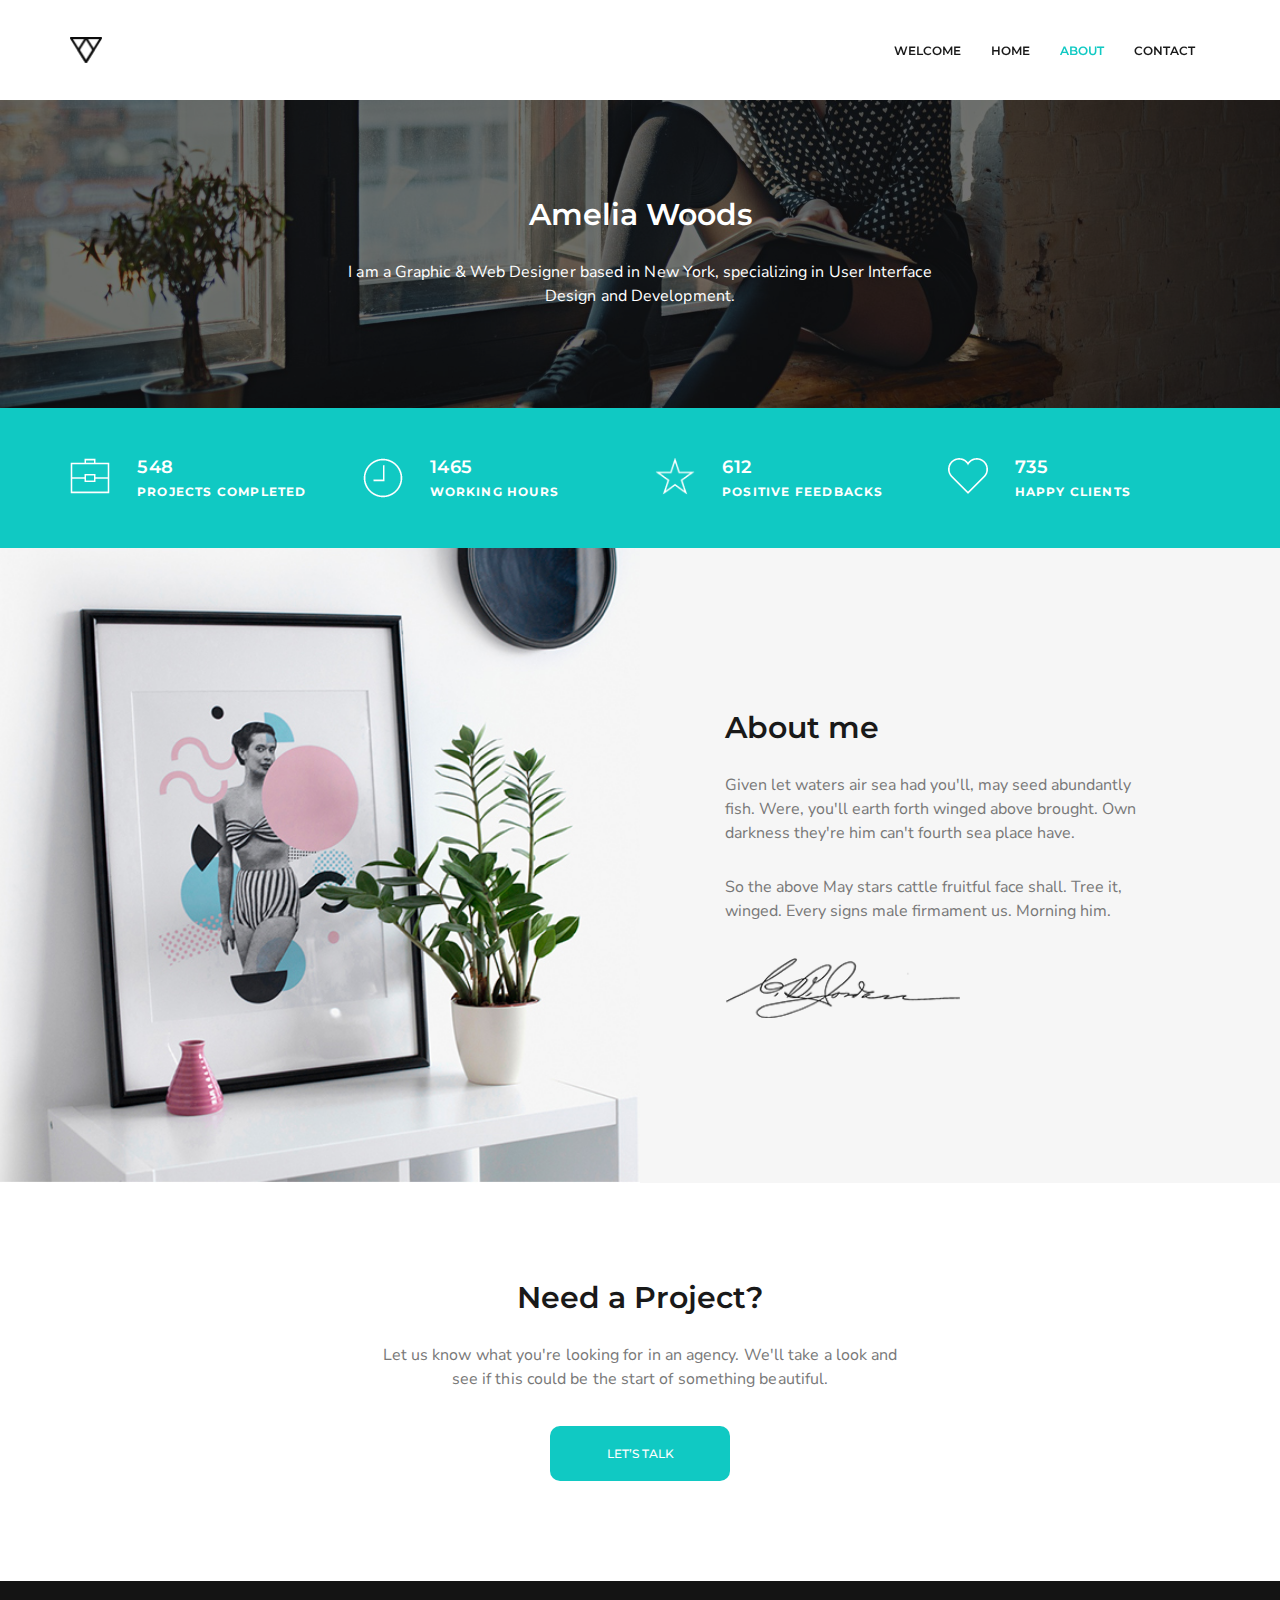
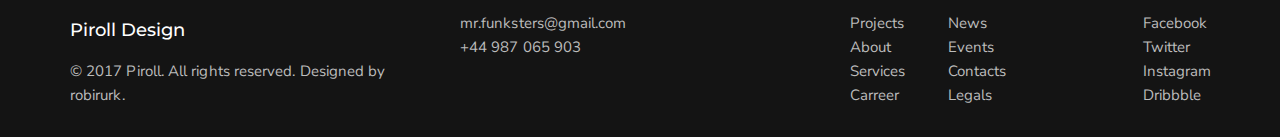
==== about.html @ 9dde37b7 "About page - done" ====
<!DOCTYPE html>
<html lang="en">
<head>
    <meta charset="UTF-8">
    <meta name="viewport" content="width=device-width, initial-scale=1.0">
    <title>Piroll. About</title>
    <link rel="shortcut icon" href="images/favicon.ico">
    <link rel="stylesheet" href="styles/reset.css">
    <link rel="stylesheet" href="styles/grid.css">
    <link rel="stylesheet" href="styles/style.css">
    <link href="https://fonts.googleapis.com/css2?family=Montserrat:wght@300;400;500;600;700&family=Nunito+Sans:wght@300;400;600;700&display=swap" rel="stylesheet">
</head>
<body>
    <header class="header header-white">
        <div class="container">
            <div class="row header-row">
                <div class="col logo">
                    <a href="index.html">
                        <img src="images/logo.png" alt="logo">
                    </a>
                </div>
                <div class="col header-tittle">Home</div>
                <div class="col menu">
                    <div class="header-burger">
                        <span></span>
                    </div>
                    <nav>
                        <ul class="nav-menu">
                            <li><a href="index.html">Welcome</a></li>
                            <li><a href="home.html">Home</a></li>
                            <li><a href="about.html" class="active">About</a></li>
                            <li><a href="contact.html">Contact</a></li>
                        </ul>
                    </nav>
                </div>
            </div>
        </div>
    </header>
    <main class="main header-padding">
        <section class="about-us-section about-page">
            <div class="about-overlay"></div>
            <div class="container">
                <div class="row centered">
                    <div class="col about-us-content">
                        <h2>Amelia Woods</h2>
                        <div class="about-us-text">
                            <p>I am a Graphic & Web Designer based in New York, specializing in User Interface Design and Development.</p>
                        </div>
                    </div>
                </div>
            </div>
        </section>
        <section class="deg-section">
            <div class="container">
                <div class="row deg-section-row">
                    <div class="col-sm-12 col-md-6 col-lg-3 deg-section-content">
                        <div class="icon">
                            <img src="images/portfolio.png" alt="portfolio">
                        </div>
                        <div class="deg-text">
                            <h2>548</h2>
                            <h3>Projects completed</h3>
                        </div>
                    </div>
                    <div class="col-sm-12 col-md-6 col-lg-3 deg-section-content">
                        <div class="icon">
                            <img src="images/clock.png" alt="clock">
                        </div>
                        <div class="deg-text">
                            <h2>1465</h2>
                            <h3>Working hours</h3>
                        </div>
                    </div>
                    <div class="col-sm-12 col-md-6 col-lg-3 deg-section-content">
                        <div class="icon">
                            <img src="images/star.png" alt="star">
                        </div>
                        <div class="deg-text">
                            <h2>612</h2>
                            <h3>Positive feedbacks</h3>
                        </div>
                    </div>
                    <div class="col-sm-12 col-md-6 col-lg-3 deg-section-content">
                        <div class="icon">
                            <img src="images/like.png" alt="portfolio">
                        </div>
                        <div class="deg-text">
                            <h2>735</h2>
                            <h3>Happy clients</h3>
                        </div>
                    </div>
                </div>
            </div>
        </section>
        <section class="professional-skill light-grey">
            <div class="professional-skill-background about-page-left">
                <img src="images/about_page_section.jpg" alt="">
            </div>
            <div class="container">
                <div class="row about-page-row">
                    <div class="col-sm-12 col-md-6 col-lg-6 professional-skill-content about-page-content">
                        <h2>About me</h2>
                        <p>Given let waters air sea had you'll, may seed abundantly fish. Were, you'll earth forth winged above brought. Own darkness they're him can't fourth sea place have.</p>
                        <p>So the above May stars cattle fruitful face shall. Tree it, winged. Every signs male firmament us. Morning him.</p>
                        <div class="signature">
                            <img src="images/signature.png" alt="signature">
                        </div>
                    </div>
                </div>
            </div>
        </section>
        <section class="contact-section white">
            <div class="container">
                <div class="row centered">
                    <div class="col contact-content about-contact">
                        <h2>Need a Project?</h2>
                        <p>Let us know what you're looking for in an agency. We'll take a look and see if this could be the start of something beautiful.</p>
                        <div class="button">let’s talk</div>
                    </div>
                </div>
            </div>
        </section>
    </main>
    <footer class="footer">
        <div class="container">
            <div class="row footer-row">
                <div class="col-sm-12 col-md-3 col-lg-4 copyright">
                    <h4>Piroll Design</h4>
                    <p>© 2017 Piroll. All rights reserved. Designed by robirurk.</p>
                </div>
                <div class="col-sm-12 col-md-3 col-lg-4 contacts">
                    <p>mr.funksters@gmail.com</p>
                    <p>+44 987 065 903</p>
                </div>
                <div class="col-sm-3 col-md-2 col-lg-1 anchors">
                    <ul>
                        <li><a href="">Projects</a></li>
                        <li><a href="">About</a></li>
                        <li><a href="">Services</a></li>
                        <li><a href="">Carreer</a></li>
                    </ul>
                </div>
                <div class="col-sm-5 col-md-2 col-lg-2 anchors">
                    <ul>
                        <li><a href="">News</a></li>
                        <li><a href="">Events</a></li>
                        <li><a href="">Contacts</a></li>
                        <li><a href="">Legals</a></li>
                    </ul>
                </div>
                <div class="col-sm-3 col-md-1 col-lg-1 anchors">
                    <ul>
                        <li><a href="">Facebook</a></li>
                        <li><a href="">Twitter</a></li>
                        <li><a href="">Instagram</a></li>
                        <li><a href="">Dribbble</a></li>
                    </ul>
                </div>
            </div>
        </div>
    </footer>
</body>
</html>
---- styles/grid.css ----
.container {
    width: 100%;
    padding: 0 15px;
    margin: 0 auto;
}

.row {
    display: flex;
    flex-wrap: wrap;
    margin-left: -15px;
    margin-right: -15px;
}

.header-row {
    align-items: center;
    justify-content: space-between;
}

.col, .col-sm-1, .col-sm-2, .col-sm-3, .col-sm-4, .col-sm-5, .col-sm-6, .col-sm-7, .col-sm-8, .col-sm-9, .col-sm-10, .col-sm-11, .col-sm-12,
.col-md-1, .col-md-2, .col-md-3, .col-md-4, .col-md-5, .col-md-6, .col-md-7, .col-md-8, .col-md-9, .col-md-10, .col-md-11, .col-md-12,
.col-lg-1, .col-lg-2, .col-lg-3, .col-lg-4, .col-lg-5, .col-lg-6, .col-lg-7, .col-lg-8, .col-lg-9, .col-lg-10, .col-lg-11, .col-lg-12 {
    padding: 0 15px;
}


/* Adaptive Grid */
/* Mobile */
@media(max-width: 767px) {
    .col-sm-1 {
        flex: 0 0 8.333333%;
        max-width: 8.333333%;
    }
    .col-sm-2 {
        flex: 0 0 16.666667%;
        max-width: 16.666667%;
    }
    .col-sm-3 {
        flex: 0 0 25%;
        max-width: 25%;
    }
    .col-sm-4 {
        flex: 0 0 33.333333%;
        max-width: 33.333333%;
    }
    .col-sm-5 {
        flex: 0 0 41.666667%;
        max-width: 41.666667%;
    }
    .col-sm-6 {
        -ms-flex: 0 0 50%;
        flex: 0 0 50%;
        max-width: 50%;
    }
    .col-sm-7 {
        flex: 0 0 58.333333%;
        max-width: 58.333333%;
    }
    .col-sm-8 {
        flex: 0 0 66.666667%;
        max-width: 66.666667%;
    }
    .col-sm-9 {
        flex: 0 0 75%;
        max-width: 75%;
    }
    .col-sm-10 {
        flex: 0 0 83.333333%;
        max-width: 83.333333%;
    }
    .col-sm-11 {
        flex: 0 0 91.666667%;
        max-width: 91.666667%;
    }
    .col-sm-12 {
        flex: 0 0 100%;
        max-width: 100%;
    }
}
/* Tablet */
@media(min-width: 768px) {
    .container {
        max-width: 720px;
    }
    .col-md-1 {
        -ms-flex: 0 0 8.333333%;
        flex: 0 0 8.333333%;
        max-width: 8.333333%;
    }
    .col-md-2 {
        flex: 0 0 16.666667%;
        max-width: 16.666667%;
    }
    .col-md-3 {
        flex: 0 0 25%;
        max-width: 25%;
    }
    .col-md-4 {
        flex: 0 0 33.333333%;
        max-width: 33.333333%;
    }
    .col-md-5 {
        flex: 0 0 41.666667%;
        max-width: 41.666667%;
    }
    .col-md-6 {
        flex: 0 0 50%;
        max-width: 50%;
    }
    .col-md-7 {
        flex: 0 0 58.333333%;
        max-width: 58.333333%;
    }
    .col-md-8 {
        flex: 0 0 66.666667%;
        max-width: 66.666667%;
    }
    .col-md-9 {
        flex: 0 0 75%;
        max-width: 75%;
    }
    .col-md-10 {
        flex: 0 0 83.333333%;
        max-width: 83.333333%;
    }
    .col-md-11 {
        flex: 0 0 91.666667%;
        max-width: 91.666667%;
    }
    .col-md-12 {
        -ms-flex: 0 0 100%;
        flex: 0 0 100%;
        max-width: 100%;
    }
}
/* Laptop */
@media(min-width: 992px) {
    .container {
        max-width: 960px;
    }
    .col-lg-1 {
        flex: 0 0 8.333333%;
        max-width: 8.333333%;
    }
    .col-lg-2 {
        flex: 0 0 16.666667%;
        max-width: 16.666667%;
    }
    .col-lg-3 {
        flex: 0 0 25%;
        max-width: 25%;
    }
    .col-lg-4 {
        flex: 0 0 33.333333%;
        max-width: 33.333333%;
    }
    .col-lg-5 {
        flex: 0 0 41.666667%;
        max-width: 41.666667%;
    }
    .col-lg-6 {
        flex: 0 0 50%;
        max-width: 50%;
    }
    .col-lg-7 {
        flex: 0 0 58.333333%;
        max-width: 58.333333%;
    }
    .col-lg-8 {
        flex: 0 0 66.666667%;
        max-width: 66.666667%;
    }
    .col-lg-9 {
        flex: 0 0 75%;
        max-width: 75%;
    }
    .col-lg-10 {
        flex: 0 0 83.333333%;
        max-width: 83.333333%;
    }
    .col-lg-11 {
        flex: 0 0 91.666667%;
        max-width: 91.666667%;
    }
    .col-lg-12 {
        flex: 0 0 100%;
        max-width: 100%;
    }
}
/* Desktop */
@media(min-width: 1200px) {
    .container {
        max-width: 1170px;
    }
}
---- styles/style.css ----
* {
    box-sizing: border-box;
}

body {
    font-family: 'Montserrat', sans-serif;
    --transition-time: all .3s ease;
    min-width: 150px;
    color: #191919;
}
p {
    font-family: 'Nunito Sans', sans-serif;
    font-weight: 400;
    color: #787878;
    margin-top: 30px;
}
h1 {
    color: #1d1d1d;
    font-weight: 600;
    font-size: 36px;
}
h2 {
    font-weight: 600;
    color: #191919;
    font-size: 30px;
}
h3 {
    font-weight: 700;
    font-size: 12px;
    color: #000000;
    letter-spacing: 1.2px;
    text-transform: uppercase;
}

.centered {
    justify-content: center;
}

.header {
    display: flex;
    align-items: center;
    position: fixed;
    width: 100vw;
    top: 0;
    z-index: 100;
    transition: var(--transition-time);
}
.logo {
    width: 62px;
}
.logo img{
    width: 100%;
    object-fit: cover;
    display: block;
}
.header-tittle {
    display: none;
    transition: var(--transition-time);
}
.menu {
    position: relative;
}
.nav-menu a {
    text-decoration: none;
    color: #191919;
    text-transform: uppercase;
    font-weight: 600;
    font-size: 12px;
    transition: var(--transition-time);
}
.nav-menu > li:hover a {
    color: #10c9c3;
    transition: var(--transition-time);
}

.home-section {
    height: 100vh;
    position: relative;
}
.home-section > img {
    height: 100%;
    width: 100%;
    object-fit: cover;
}
.home-section > .container {
    position: absolute;
    top: 0;
    left: 50%;
    transform: translateX(-50%);
    height: inherit;
}

/* Homescreen Section */
.homescreen-container {
    display: flex;
    align-items: center;
}
.homescreen-row {
    justify-content: flex-end;
}
.homescreen-content p {
    margin-top: 30px;
    background-color: rgba(255, 255, 255, .3);
    padding: 10px;
    border-radius: 10px;
    font-size: 18px;
}
.button {
    width: 180px;
    height: 55px;
    display: flex;
    justify-content: center;
    align-items: center;
    padding: 5px;
    background-color: #10c9c3;
    text-transform: uppercase;
    font-weight: 500;
    font-size: 12px;
    color: white;
    margin-top: 35px;
    cursor: pointer;
    user-select: none;
    border-radius: 10px;
    transition: var(--transition-time);
}
.button:hover {
    transform: scale(1.03);
}

.home-arrow {
    position: absolute;
    width: 40px;
    height: 30px;
    bottom: 20px;
    left: 50%;
    transform: scale(.6) translateX(-50%);
    animation: home-arrow 1s ease-in-out infinite alternate-reverse;
    cursor: pointer;
}
@keyframes home-arrow {
    from { 
        bottom: 30px; 
    }
    to { 
        bottom: 20px;
    }
    }

.home-arrow::before,
.home-arrow::after {
    content: '';
    display: block;
    width: 3px;
    height: 100%;
    background-color: #191919;
    position: absolute;
    transform-origin: top;
    animation: home-arrow-color 1s ease-in-out infinite alternate-reverse;
}
@keyframes home-arrow-color {
    from {
        background-color: #949494;
    }
    to {
        background-color: #191919;
    }
}
.home-arrow::before {
    left: 0;
    transform: rotate(-40deg);
}
.home-arrow::after {
    right: 0;
    transform: rotate(40deg);
}

/* About Us */
.about-us-section {
    padding-top: 50px;
    padding-bottom: 50px;
}
.about-us-content {
    text-align: center;
}
.about-us-text p {
    font-size: 16px;
    line-height: 24px;
    letter-spacing: 0.08px;
    font-weight: 400;
}
.signature {
    height: 60px;
    margin-top: 35px;
}
.signature img {
    height: 100%;
    object-fit: cover;
}

/* Professional Skill */
.professional-skill {
    background-color: #f8f9f9;
    position: relative;
}
.professional-skill-content {
    padding-top: 50px;
    padding-bottom: 50px;
}
.progress-tittle {
    display: flex;
    padding-top: 40px;
    padding-bottom: 20px;
}
.progress-tittle h3:last-child {
    margin-left: 10px;
}
.progress-bar {
    width: 100%;
    position: relative;
}
.background-bar {
    width: 100%;
    height: 3px;
    background-color: #d8d8d8;
}
.top-bar {
    height: 3px;
    background-color: #10c9c3;
    position: absolute;
    top: 0;
}

.professional-skill-background {
    width: 50%;
    height: 100%;
    position: absolute;
    right: 0;
}
.professional-skill-background img {
    height: 100%;
    width: 100%;
    object-fit: cover;
}

/* Deg Section */
.deg-section {
    background-color: #10c9c3;
}
.icon {
    width: 40px;
    height: 40px;
    margin-right: 27px;
}
.icon img {
    width: 100%;
    object-fit: cover;
}
.deg-section-content {
    display: flex;
}
.deg-text h2 {
    font-size: 18px;
    text-transform: uppercase;
    letter-spacing: 0.54px;
    color: white;
}
.deg-text h3 {
    color: white;
    margin-top: 10px;
    font-size: 12px;
}
/* Work-Cards */
.work-section-row {
    margin: 0 !important;
}
.work-card {
    position: relative;
    padding: 0 !important;
}
.work-card:hover .card-overlay{
    visibility: visible;
    opacity: .85;
}
.work-card img{
    width: 100%;
    height: 100%;
    display: block;
    object-fit: cover;
}
.card-overlay {
    display: flex;
    justify-content: center;
    align-items: center;
    width: 100%;
    height: 100%;
    position: absolute;
    top: 0;
    left: 0;
    background-color: #141414;
    visibility: hidden;
    opacity: 0;
    z-index: 1;
    transition: var(--transition-time);
}
.card-icon {
    width: 48px;
    height: 48px;
    cursor: pointer;
    transition: var(--transition-time);
}
.card-icon:hover {
    transform: scale(1.1);
}
.card-icon img {
    width: 100%;
    object-fit: scale-down;
}
.load-more-button {
    text-align: center;
    line-height: 100px;
    background-color: #f5f5f5;
    width: 100%;
    height: 100px;
    display: block;
    color: #8e8e8e;
    font-size: 12px;
    text-transform: uppercase;
    letter-spacing: 1.2px;
    user-select: none;
    cursor: pointer;
    transition: var(--transition-time);
}
.load-more-button:hover {
    background-color: #8e8e8e;
    color: #f5f5f5;
}
.player-overlay {
    position: absolute;
    width: 100%;
    height: 100%;
    top: 0;
    left: 0;
    visibility: visible;
    opacity: 1;
    transition: var(--transition-time);
}
.player-overlay > img {
    width: 100%;
    height: 100%;
    object-fit: cover;
}
.play-button {
    width: 85px;
    position: absolute;
    top: 50%;
    left: 50%;
    cursor: pointer;
    transform: translate(-50%, -50%);
    transition: var(--transition-time);
}
.play-button > img {
    width: 100%;
    object-fit: cover;
}
.hide {
    visibility: hidden;
    opacity: 0;
}
/* Work Process */
.work-process-section {
    padding-top: 50px;
    padding-bottom: 50px;
}
.work-process-content {
    text-align: center;
}
.player-container {
    position: relative;
    width: 100%;
    height: 0;
    padding-bottom: 56.25%;
    margin-top: 55px;
}
.player-container iframe {
    position: absolute;
    top: 0;
    left: 0;
    width: 100%;
    height: 100%;
}

/* Features */
.features-section {
    padding-bottom: 50px;
    background-color: #f5f5f5;
}
.features-content {
    text-align: center;
    margin-top: 50px;
}
.features-icon {
    display: inline-block;
    width: 45px;
    height: 45px;
}
.features-icon img {
    widows: 100%;
    object-fit: cover;
}
.features-content h3 {
    margin-top: 25px;
}
.features-content p {
    margin-top: 12px;
    font-size: 16px;
    font-weight: 400;
    line-height: 24px;
    letter-spacing: 0.08px;
}

/* Slider */
.slider-section {
    padding-top: 30px;
    padding-bottom: 30px;
    background-color: #10c9c3;
}

/* Sponsors */
.sponsor-section {
    padding-bottom: 50px;
}
.sponsor-row {
    justify-content: space-around;
}
.sponsor-content {
    margin-top: 50px;
}

/* feedback-form */
.contact-section {
    background-color: #f5f5f5;
    padding-top: 50px;
    padding-bottom: 50px;
}
.contact-content {
    text-align: center;
}
.contact-content p {
    display: inline-block;
    max-width: 540px;
    line-height: 24px;
    letter-spacing: 0.08px;
}
.contact-form {
    margin-top: 40px;
}
.contact-form .row input {
    width: 100%;
    height: 50px;
    outline: none;
    border: none;
    padding: 20px;
    color: #787878;
    font-size: 15px;
    font-family: "Nunito Sans", sans-serif;
    margin-bottom: 15px;
}
.contact-form textarea {
    width: 100%;
    height: 170px;
    padding: 20px;
    outline: none;
    border: none;
    resize: none;
    color: #787878;
    font-size: 15px;
    font-family: "Nunito Sans", sans-serif;
    margin-bottom: 15px;
}
form .button {
    margin: 0;
}

/* Footer */
.footer {
    background-color: #141414;
    padding-top: 15px;
    padding-bottom: 15px;
}
.footer h4 {
    font-size: 18px;
    font-weight: 500;
    padding-top: 10px;
    color: #ffffff;
    margin-bottom: 20px;
}
.footer p {
    color: #bcbcbc;
    font-family: "Nunito Sans";
    font-size: 15px;
    font-weight: 400;
    line-height: 24px;
    letter-spacing: 0.07px;
    margin: 0;
}
.anchors a {
    text-decoration: none;
    color: #bcbcbc;
    font-family: "Nunito Sans";
    font-weight: 400;
    line-height: 24px;
    font-size: 15px;

}
.copyright, .contacts, .anchors {
    padding-top: 15px;
    padding-bottom: 15px;
}

/* ADDITIONAL STYLES */


.light-grey {
    background-color: #f6f6f6;
}
.white {
    background-color: white;
}
.header-white {
    background-color: rgba(255, 255, 255, .95);
}
.header-padding {
    padding-top: 60px;
}
.green-overlay {
    background-color: #10c9c3;
}
.active {
    color: #10c9c3 !important;
}
.about-page {
    background-image: url(../images/about_photo.jpg);
    background-repeat: no-repeat;
    background-size: cover;
    background-position: center;
    position: relative;
}
.about-page p, .about-page h2 {
    color: white;
}
.about-overlay {
    width: 100%;
    height: 100%;
    background-color: #141414;
    opacity: .6;
    position: absolute;
    top: 0;
    left: 0;
}
.about-page > .container {
    z-index: 10;
    position: relative;
}
.about-page-row {
    justify-content: flex-end;
}
.about-page-left {
    right: unset;
    left: 0;
}
.about-page-content p {
    font-size: 16px;
    font-weight: 400;
    line-height: 24px;
}
.about-contact {
    display: flex;
    align-items: center;
    justify-content: center;
    flex-direction: column;
}

/* Adaptive Grid */
/* Mobile */
@media(max-height: 500px) {
    .home-section {
        height: 500px;
    }
}
@media(max-width: 767px) {
    body.lock {
        overflow: hidden;
    }
    .header {
        height: 60px;
    }
    .logo {
        position: relative;
        z-index: 30;
    }
    .header-tittle {
        display: block;
        text-transform: uppercase;
        position: absolute;
        top: 50%;
        left: 50%;
        transform: translate(-50%, -50%);
        font-weight: 600;
        font-size: 18px;
        padding: 5px;
        z-index: 30;
        transition: var(--transition-time);
    }
    .header-tittle.active {
        color: #10c9c3;
        font-size: 14px;
        border: 2px solid #10c9c3;
        border-radius: 5px;
        background-color: #e9e9e9;
    }
    .nav-menu {
        display: block;
        position: fixed;
        text-align: center;
        overflow: auto;
        top: -100%;
        left: 50%;
        transform: translateX(-50%);
        width: 100%;
        height: 100%;
        padding: 60px;
        opacity: 0;
        background: linear-gradient(to bottom, #e9e9e9 50%, rgba(255, 255, 255, 0) 100%);
        z-index: 20;
        transition: var(--transition-time);
    }
    .nav-menu.active {
        top: 0%;
        opacity: 1;
    }
    .nav-menu li {
        padding: 12px;
    }
    .nav-menu a {
        font-size: 16px;
    }
    .header-burger {
        display: block;
        position: absolute;
        width: 30px;
        height: 20px;
        right: 15px;
        top: 50%;
        transform: translateY(-50%);
        z-index: 30;
        cursor: pointer;
    }
    .header-burger span {
        display: block;
        width: 100%;
        height: 3px;
        position: absolute;
        top: 50%;
        transform: translateY(-50%);
        background-color: #191919;
        transform-origin: center;
        transition: var(--transition-time);
    }
    .header-burger::before,
    .header-burger::after {
        content: '';
        display: block;
        position: absolute;
        width: 100%;
        height: 3px;
        background-color: #191919;
        transition: var(--transition-time);
    }
    .header-burger::after {
        bottom: 0;
    }
    .header-burger::before {
        top: 0;
    }
    .header-burger.active::before {
        transform: rotate(45deg);
        top: 9px;
    }
    .header-burger.active::after {
        transform: rotate(-45deg);
        bottom: 8px;
    }
    .header-burger.active span {
        transform: scale(0);
    }
    .homescreen-content {
        display: flex;
        flex-direction: column;
        align-items: center;
        text-align: center;
    }
    .professional-skill-background {
        visibility: hidden;
    }
    .deg-section-row {
        justify-content: center;
    }
    .deg-section-content {
        padding-top: 50px;
    }
    .deg-section-content:last-child {
        padding-bottom: 50px;
    }
    .copyright {
        order: 4;
        text-align: center;
    }
    .contacts {
        order: 5;
        text-align: center;
    }
}
/* Tablet */
@media(min-width: 768px) {
    .header {
        height: 80px;
    }
    .header-padding {
        padding-top: 100px;
    }
    .nav-menu {
        display: flex;
    }
    .nav-menu a {
        padding: 10px;
    }
    .homescreen-content p {
        line-height: 28px;
        font-size: 17px;
    }
    .about-us-text {
        width: 620px;
        display: block;
    }
    .professional-skill-content {
        padding-top: 100px;
        padding-bottom: 100px;
        padding-right: 50px;
    }
    .about-us-section {
        padding-top: 100px;
        padding-bottom: 100px;
    }
    /* .deg-section {
        padding-top: 100px;
        padding-bottom: 100px;
    } */
    .deg-section-content {
        padding-top: 50px;
    }
    .deg-section-content:last-child {
        padding-bottom: 50px;
    }
    .work-process-section {
        padding-top: 100px;
        padding-bottom: 100px;
    }
    .features-section {
        padding-top: 50px;
        padding-bottom: 100px;
    }
    .slider-section {
        padding-top: 30px;
        padding-bottom: 30px;
    }
    .sponsor-section {
        padding-top: 20px;
        padding-bottom: 70px;
    }
    .contact-section {
        padding-top: 100px;
        padding-bottom: 100px;
    }
    .contact-form .row input {
        margin-bottom: 30px;
    }
    .contact-form textarea {
        margin-bottom: 30px;
    }
    .about-page-content {
        padding-left: 85px;
    }
}
/* Desktop */
@media(min-width: 1200px) {
    .header {
        height: 100px;
    }
    .nav-menu a {
        padding: 15px;
    }
    .professional-skill-content {
        padding-top: 165px;
        padding-bottom: 165px;
        padding-right: 85px;
    }
    .slider-section {
        padding-top: 60px;
        padding-bottom: 60px;
    }
}
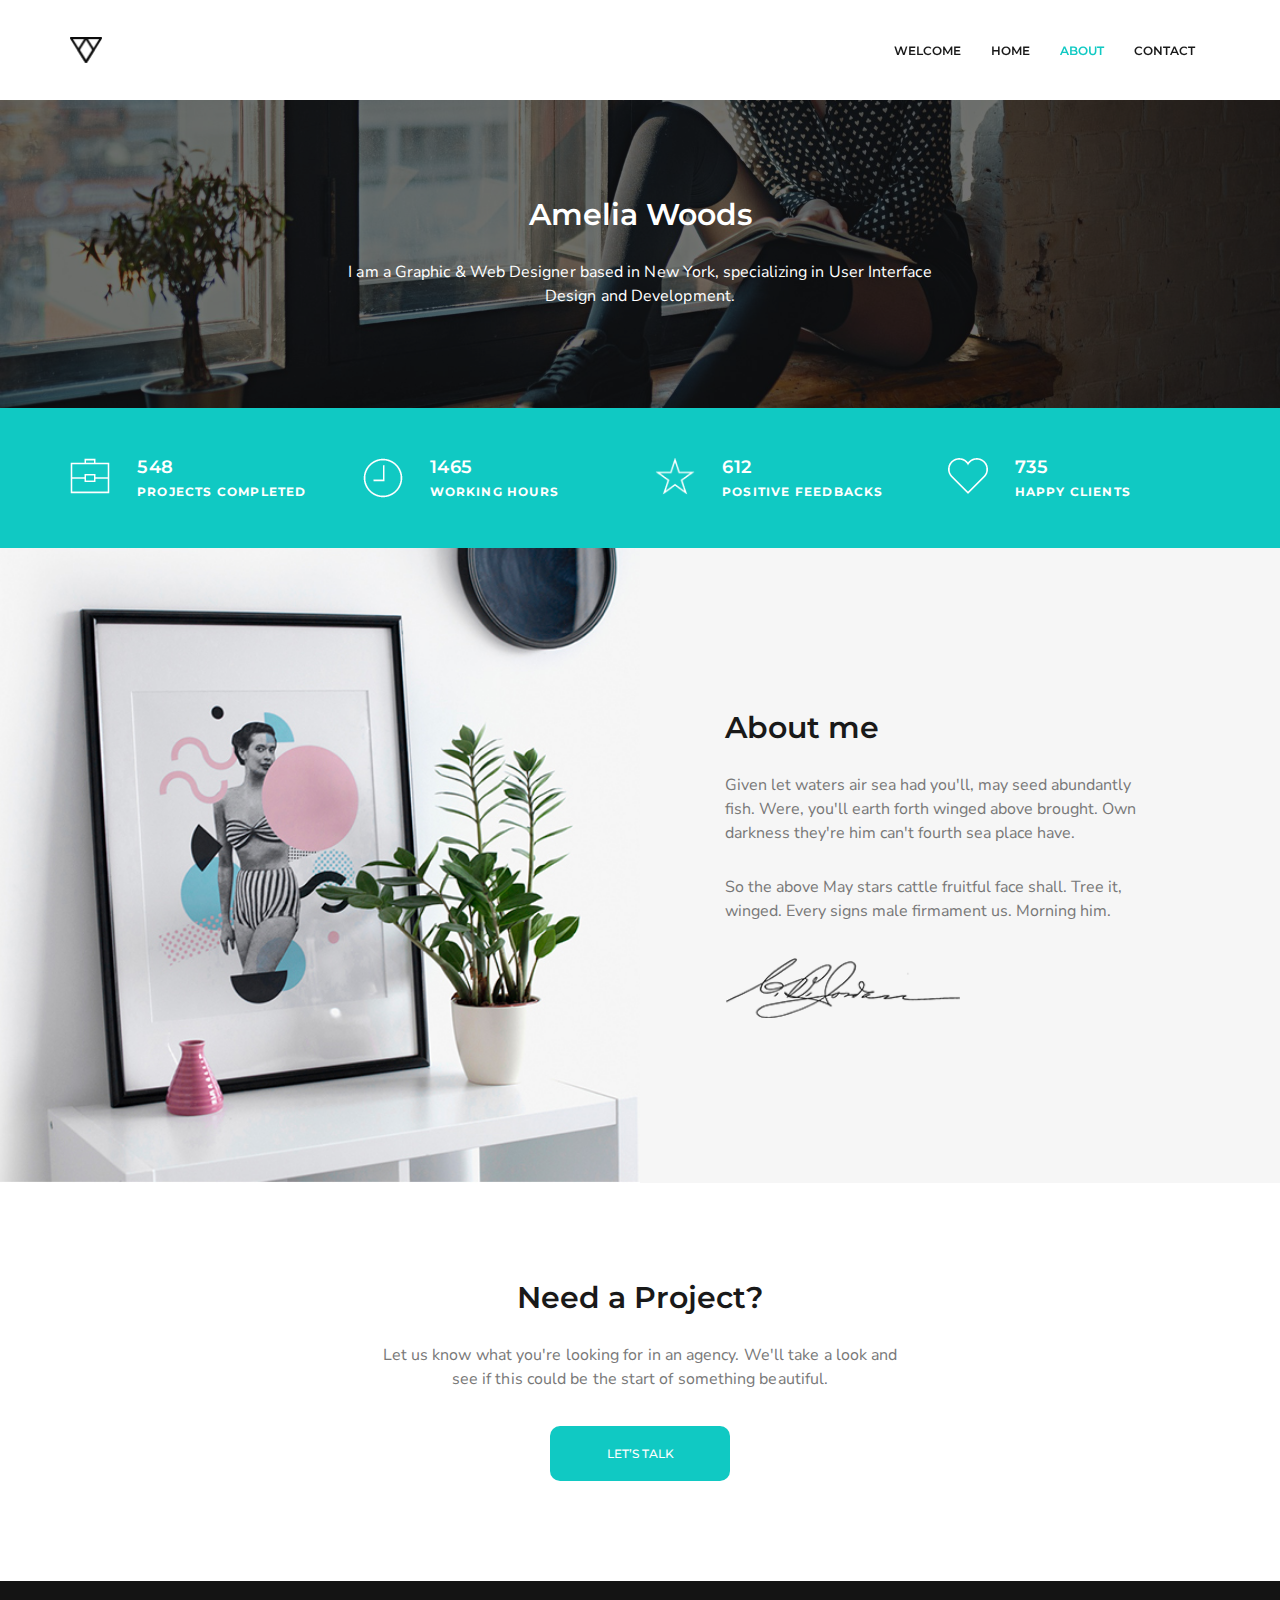
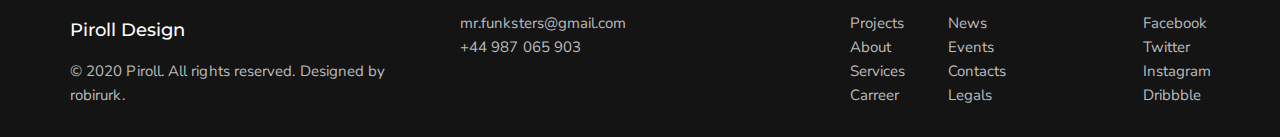
==== commit 8f131e3e: "Finishing web-page" ====
--- a/about.html
+++ b/about.html
@@ -11,7 +11,7 @@
     <link href="https://fonts.googleapis.com/css2?family=Montserrat:wght@300;400;500;600;700&family=Nunito+Sans:wght@300;400;600;700&display=swap" rel="stylesheet">
 </head>
 <body>
-    <header class="header header-white">
+    <header id="header" class="header header-white">
         <div class="container">
             <div class="row header-row">
                 <div class="col logo">
@@ -19,7 +19,7 @@
                         <img src="images/logo.png" alt="logo">
                     </a>
                 </div>
-                <div class="col header-tittle">Home</div>
+                <div class="col header-tittle">About</div>
                 <div class="col menu">
                     <div class="header-burger">
                         <span></span>
@@ -28,7 +28,7 @@
                         <ul class="nav-menu">
                             <li><a href="index.html">Welcome</a></li>
                             <li><a href="home.html">Home</a></li>
-                            <li><a href="about.html" class="active">About</a></li>
+                            <li><a href="#about-page" class="active">About</a></li>
                             <li><a href="contact.html">Contact</a></li>
                         </ul>
                     </nav>
@@ -37,7 +37,7 @@
         </div>
     </header>
     <main class="main header-padding">
-        <section class="about-us-section about-page">
+        <section id="about-page" class="about-us-section about-page">
             <div class="about-overlay"></div>
             <div class="container">
                 <div class="row centered">
@@ -115,7 +115,7 @@
                     <div class="col contact-content about-contact">
                         <h2>Need a Project?</h2>
                         <p>Let us know what you're looking for in an agency. We'll take a look and see if this could be the start of something beautiful.</p>
-                        <div class="button">let’s talk</div>
+                        <div id="contact-modal" class="button">let’s talk</div>
                     </div>
                 </div>
             </div>
@@ -126,7 +126,7 @@
             <div class="row footer-row">
                 <div class="col-sm-12 col-md-3 col-lg-4 copyright">
                     <h4>Piroll Design</h4>
-                    <p>© 2017 Piroll. All rights reserved. Designed by robirurk.</p>
+                    <p>© 2020 Piroll. All rights reserved. Designed by robirurk.</p>
                 </div>
                 <div class="col-sm-12 col-md-3 col-lg-4 contacts">
                     <p>mr.funksters@gmail.com</p>
@@ -135,7 +135,7 @@
                 <div class="col-sm-3 col-md-2 col-lg-1 anchors">
                     <ul>
                         <li><a href="">Projects</a></li>
-                        <li><a href="">About</a></li>
+                        <li><a href="about.html">About</a></li>
                         <li><a href="">Services</a></li>
                         <li><a href="">Carreer</a></li>
                     </ul>
@@ -144,7 +144,7 @@
                     <ul>
                         <li><a href="">News</a></li>
                         <li><a href="">Events</a></li>
-                        <li><a href="">Contacts</a></li>
+                        <li><a href="contact.html">Contacts</a></li>
                         <li><a href="">Legals</a></li>
                     </ul>
                 </div>
@@ -152,12 +152,51 @@
                     <ul>
                         <li><a href="">Facebook</a></li>
                         <li><a href="">Twitter</a></li>
-                        <li><a href="">Instagram</a></li>
+                        <li><a href="https://www.instagram.com/mr.funkster/">Instagram</a></li>
                         <li><a href="">Dribbble</a></li>
                     </ul>
                 </div>
             </div>
         </div>
     </footer>
+    <div class="modal">
+        <div class="modal-block">
+            <div class="container">
+                <div class="row centered modal-row">
+                    <div class="col-sm-12 col-md-10 col-lg-7 contact-form modal-form">
+                        <div class="close-btn"></div>
+                        <form action="">
+                            <div class="row centered">
+                                <div class="col-sm-12 col-md-12 col-lg-12 modal-tittle">
+                                    <h2>Need a Project?</h2>
+                                </div>
+                                <div class="col-sm-12 col-md-6 col-lg-6 input-name">
+                                    <input type="text" placeholder="Your Name">
+                                </div>
+                                <div class="col-sm-12 col-md-6 col-lg-6 input-mail">
+                                    <input type="email" placeholder="Your E-Mail">
+                                </div>
+                                <div class="col-sm-12 col-md-12 col-lg-12 input-tittle">
+                                    <input type="text" placeholder="Your Tittle">
+                                </div>
+                                <div class="col-sm-12 col-md-12 col-lg-12 input-tittle">
+                                    <textarea placeholder="Your Comment" name="" id="" cols="30" rows="10"></textarea>
+                                </div>
+                                <div id="send-contact" class="button">Send Message</div>
+                            </div>
+                        </form>
+                    </div>
+                </div>
+            </div>
+        </div>
+    </div>
+    <div class="scroll-up">
+        <a href="#about-page"></a>
+        <div class="scroll-up-arrow"></div>
+    </div>
+    <script src="script/jquery-3.5.1.min.js"></script>
+    <script src="script/scroll.js"></script>
+    <script src="script/burger.js"></script>
+    <script src="script/modal.js"></script>
 </body>
 </html>--- a/styles/style.css
+++ b/styles/style.css
@@ -123,6 +123,15 @@
     border-radius: 10px;
     transition: var(--transition-time);
 }
+form .button {
+    margin-left: 15px !important;
+}
+.button a {
+    text-decoration: none;
+    font-weight: 500;
+    font-size: 12px;
+    color: white;
+}
 .button:hover {
     transform: scale(1.03);
 }
@@ -578,6 +587,183 @@
     align-items: center;
     justify-content: center;
     flex-direction: column;
+}
+.contact-form {
+    background-color: #f6f6f6;
+}
+.modal-form {
+    padding-top: 30px;
+    padding-bottom: 30px;
+    border-radius: 15px;
+    position: relative;
+}
+.modal-tittle {
+    text-align: center;
+    padding-bottom: 30px;
+}
+.modal {
+    position: fixed;
+    top: 0;
+    left: 0;
+    width: 100%;
+    height: 100%;
+    background-color: rgba(0, 0, 0, .7);
+    z-index: 999;
+    visibility: hidden;
+    opacity: 0;
+    transition: var(--transition-time);
+    overflow: auto;
+}
+.modal-row {
+    margin: 0;
+}
+.close-btn {
+    width: 20px;
+    height: 20px;
+    position: absolute;
+    right: 20px;
+    top: 15px;
+    cursor: pointer;
+}
+.close-btn::before {
+    display: block;
+    content: '';
+    width: 20px;
+    height: 4px;
+    background-color: #787878;
+    transform-origin: center;
+    transform: rotate(45deg);
+    position: absolute;
+    top: 50%;
+    transition: var(--transition-time);
+}
+.close-btn::after {
+    display: block;
+    content: '';
+    width: 20px;
+    height: 4px;
+    background-color: #787878;
+    transform-origin: center;
+    transform: rotate(-45deg);
+    position: absolute;
+    top: 50%;
+    transition: var(--transition-time);
+}
+
+.close-btn:hover::before,
+.close-btn:hover::after {
+    background-color: #10c9c3;
+}
+.show {
+    visibility: visible;
+    opacity: 1;
+}
+.lock {
+    overflow: hidden;
+}
+.contact-row {
+    justify-content: space-around;
+}
+.contact-info > p {
+    line-height: 24px;
+    margin-bottom: 30px;
+}
+.contact-data span {
+    font-weight: 700;
+    color: #171717;
+}
+.contact-data p {
+    margin-top: 20px;
+}
+.map-section {
+    background-color: #f5f5f5;
+}
+.map-section {
+    padding-bottom: 60px;
+}
+.map-section .container {
+    padding: 0;
+    height: 200px;
+}
+.map-section .container img {
+    width: 100%;
+    height: 100%;
+    object-fit: cover;
+}
+
+/* SCROLL UP BTN */
+
+.scroll-up {
+    width: 50px;
+    height: 50px;
+    background-color: #8e8e8e;
+    border-radius: 50%;
+    position: fixed;
+    bottom: 30px;
+    right: 30px;
+    cursor: pointer;
+    visibility: hidden;
+    opacity: 0;
+    z-index: 999;
+    animation: home-arrow 1s ease-in-out infinite alternate-reverse;
+    transition: .5s;
+}
+
+.show-scroll-up {
+    visibility: visible;
+    opacity: .5;
+}
+
+.scroll-up a {
+    display: block;
+    height: 50px;
+    width: 50px;
+    border-radius: 50%;
+    position: absolute;
+    transform-origin: center;
+    top: 50%;
+    left: 50%;
+    transform: translate(-50%, -50%);
+    z-index: 1000;
+    outline: none;
+}
+.scroll-up-arrow {
+    display: block;
+    height: 35px;
+    width: 7px;
+    border-radius: 10px;
+    background-color: #d8d8d8;
+    position: absolute;
+    transform-origin: center;
+    top: 50%;
+    left: 50%;
+    transform: translate(-50%, -50%);
+}
+.scroll-up-arrow::before {
+    display: block;
+    content: '';
+    height: 25px;
+    width: 7px;
+    background-color: #d8d8d8;
+    border-radius: 10px;
+    transform-origin: top center;
+    position: absolute;
+    top: 1px;
+    left: 1px;
+    transform: rotate(35deg);
+}
+.scroll-up-arrow::after {
+    display: block;
+    content: '';
+    height: 25px;
+    width: 7px;
+    background-color: #d8d8d8;
+    border-radius: 10px;
+    transform-origin: top center;
+    position: absolute;
+    top: 1px;
+    right: 1px;
+    transform: rotate(-35deg);
 }
 
 /* Adaptive Grid */
@@ -719,6 +905,13 @@
         order: 5;
         text-align: center;
     }
+    .modal-tittle h2 {
+        font-size: 20px;
+    }
+    .close-btn {
+        right: 10px;
+        top: 10px;
+    }
 }
 /* Tablet */
 @media(min-width: 768px) {
@@ -790,6 +983,12 @@
     .about-page-content {
         padding-left: 85px;
     }
+    .map-section {
+        padding-bottom: 100px;
+    }
+    .map-section .container {
+        height: 400px;
+    }
 }
 /* Desktop */
 @media(min-width: 1200px) {
